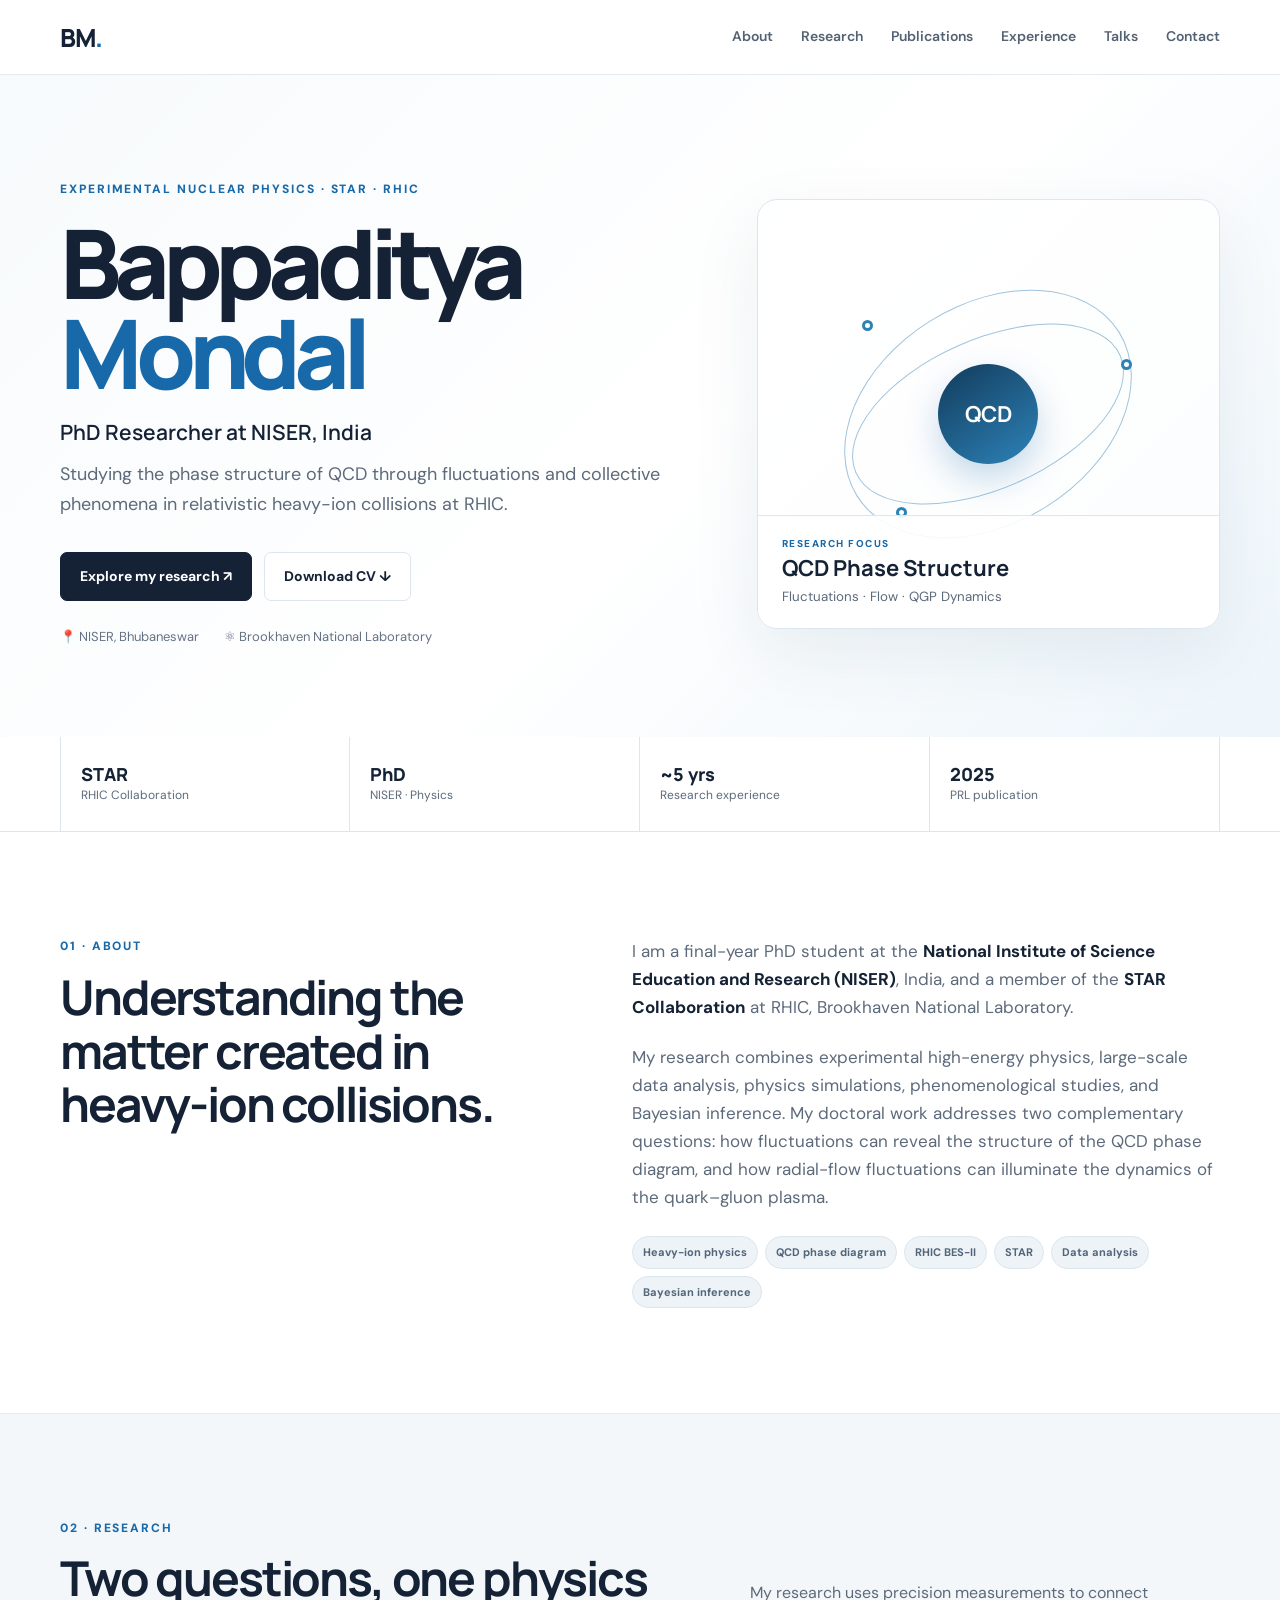
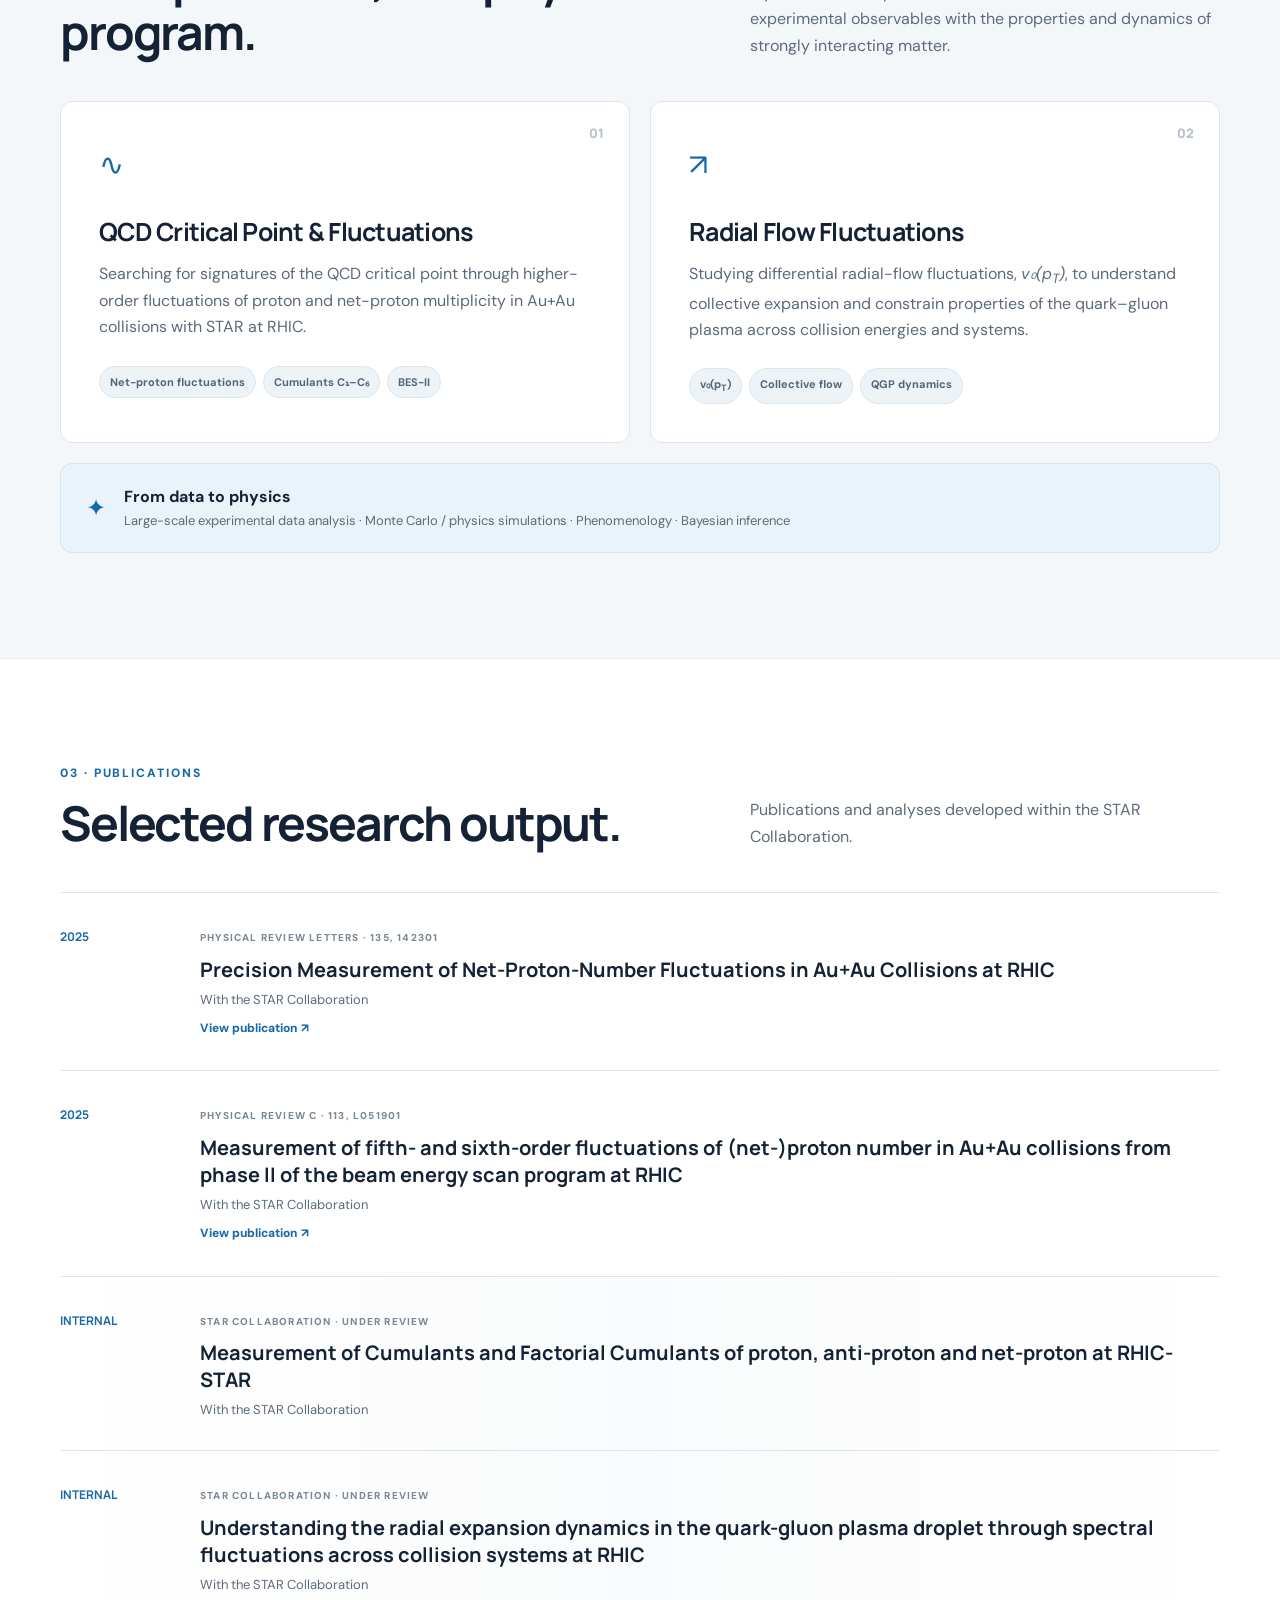
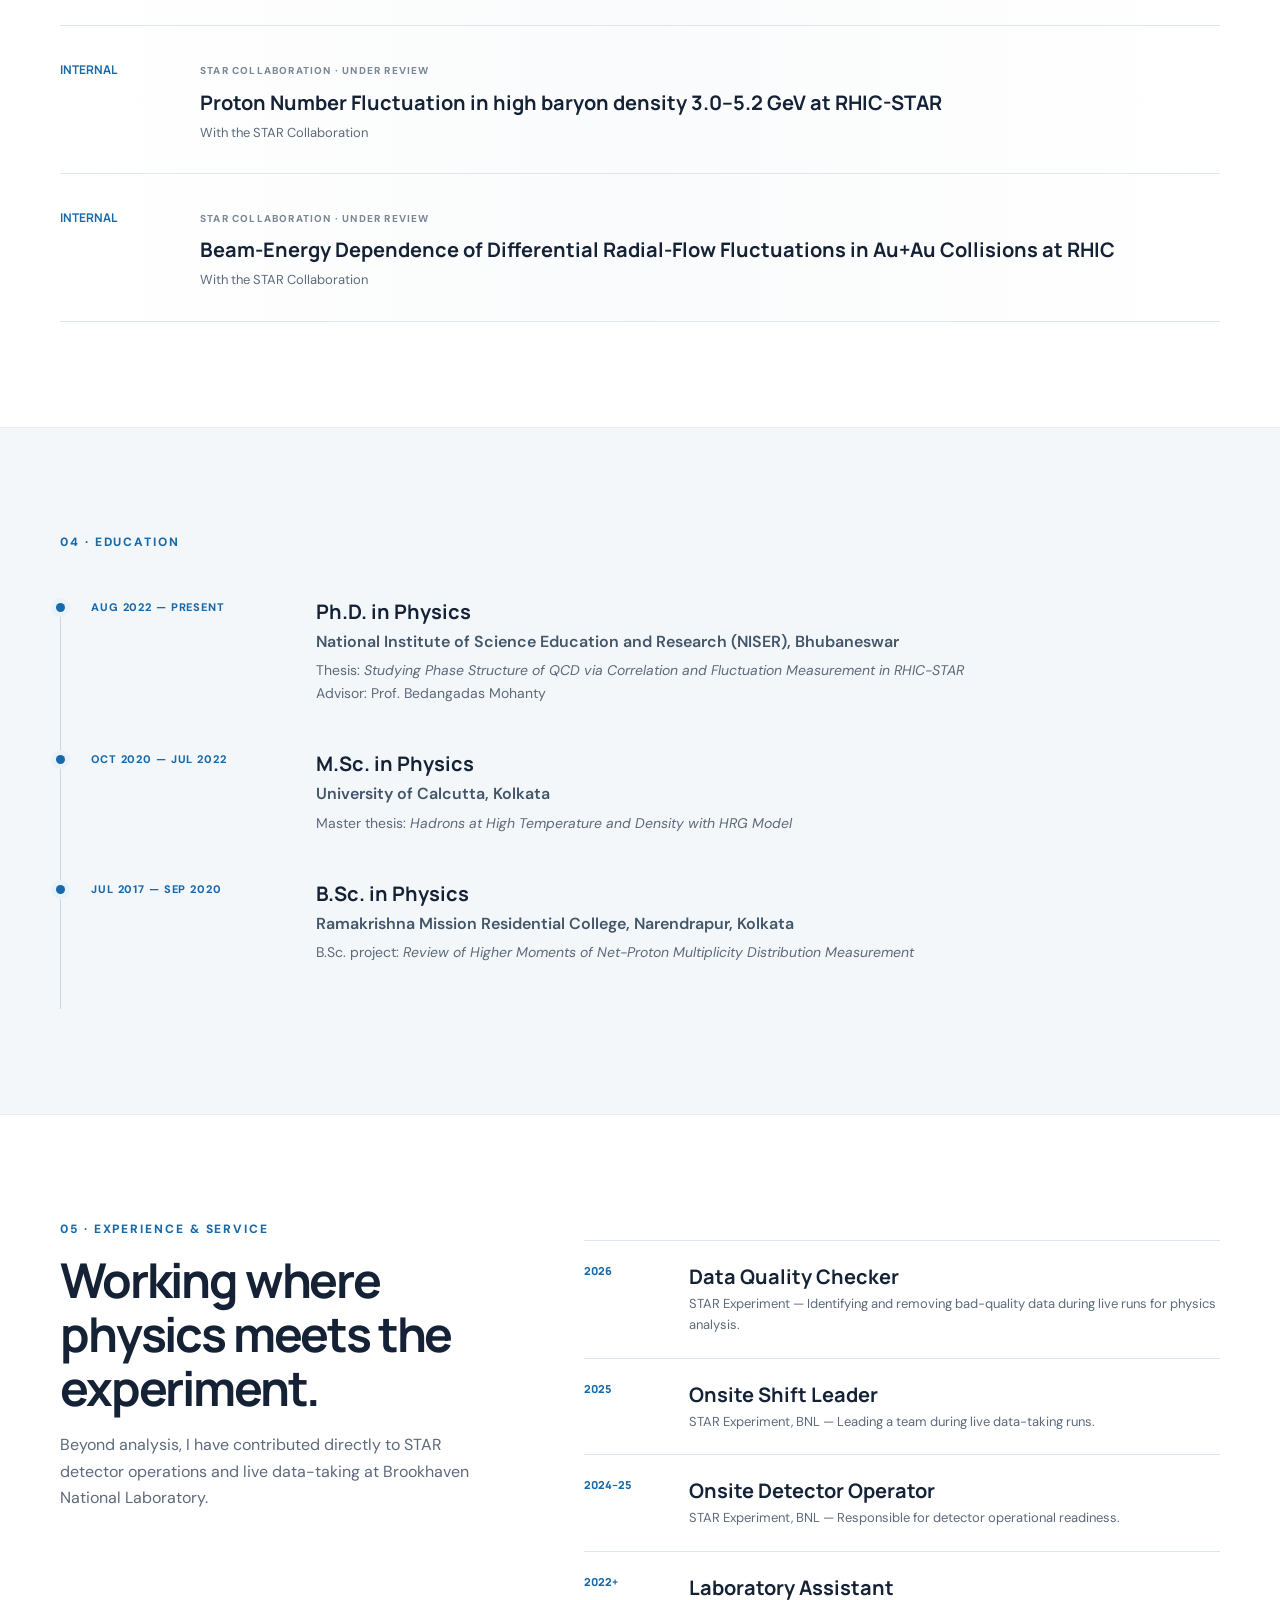
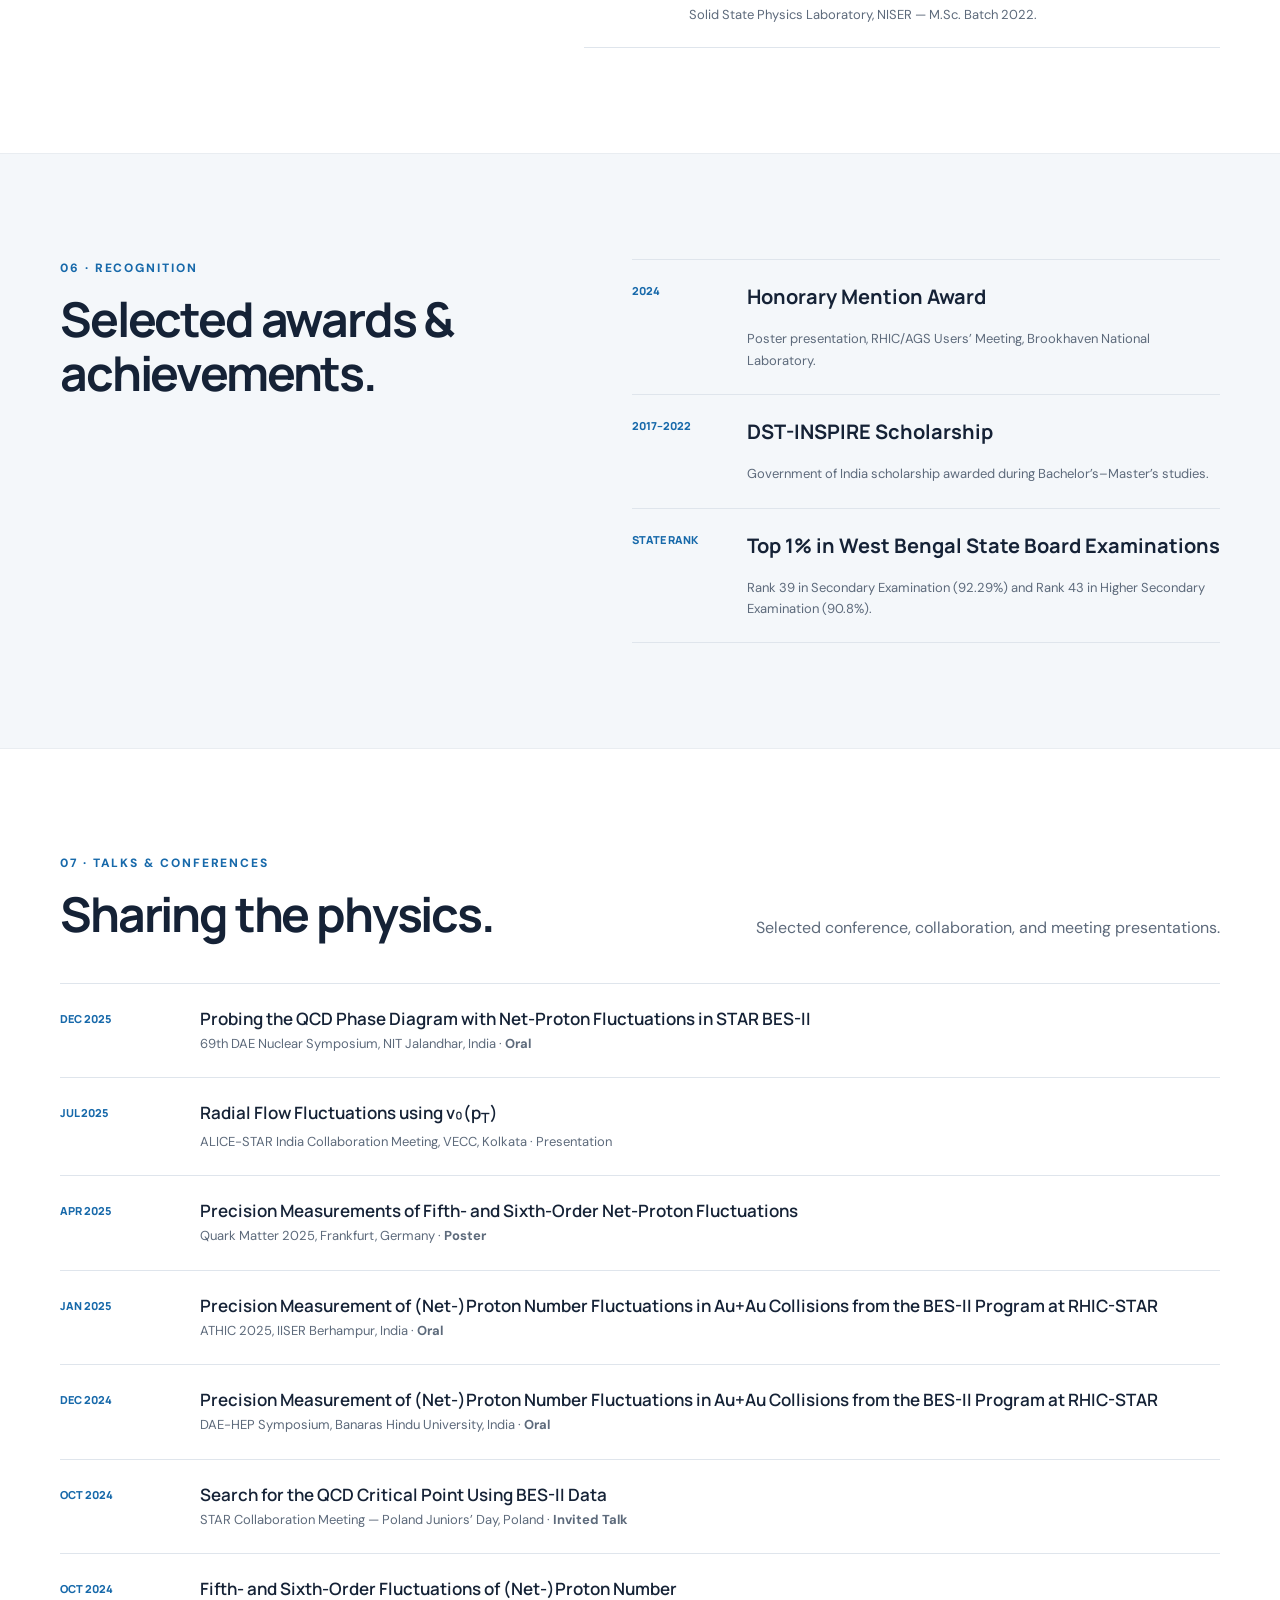
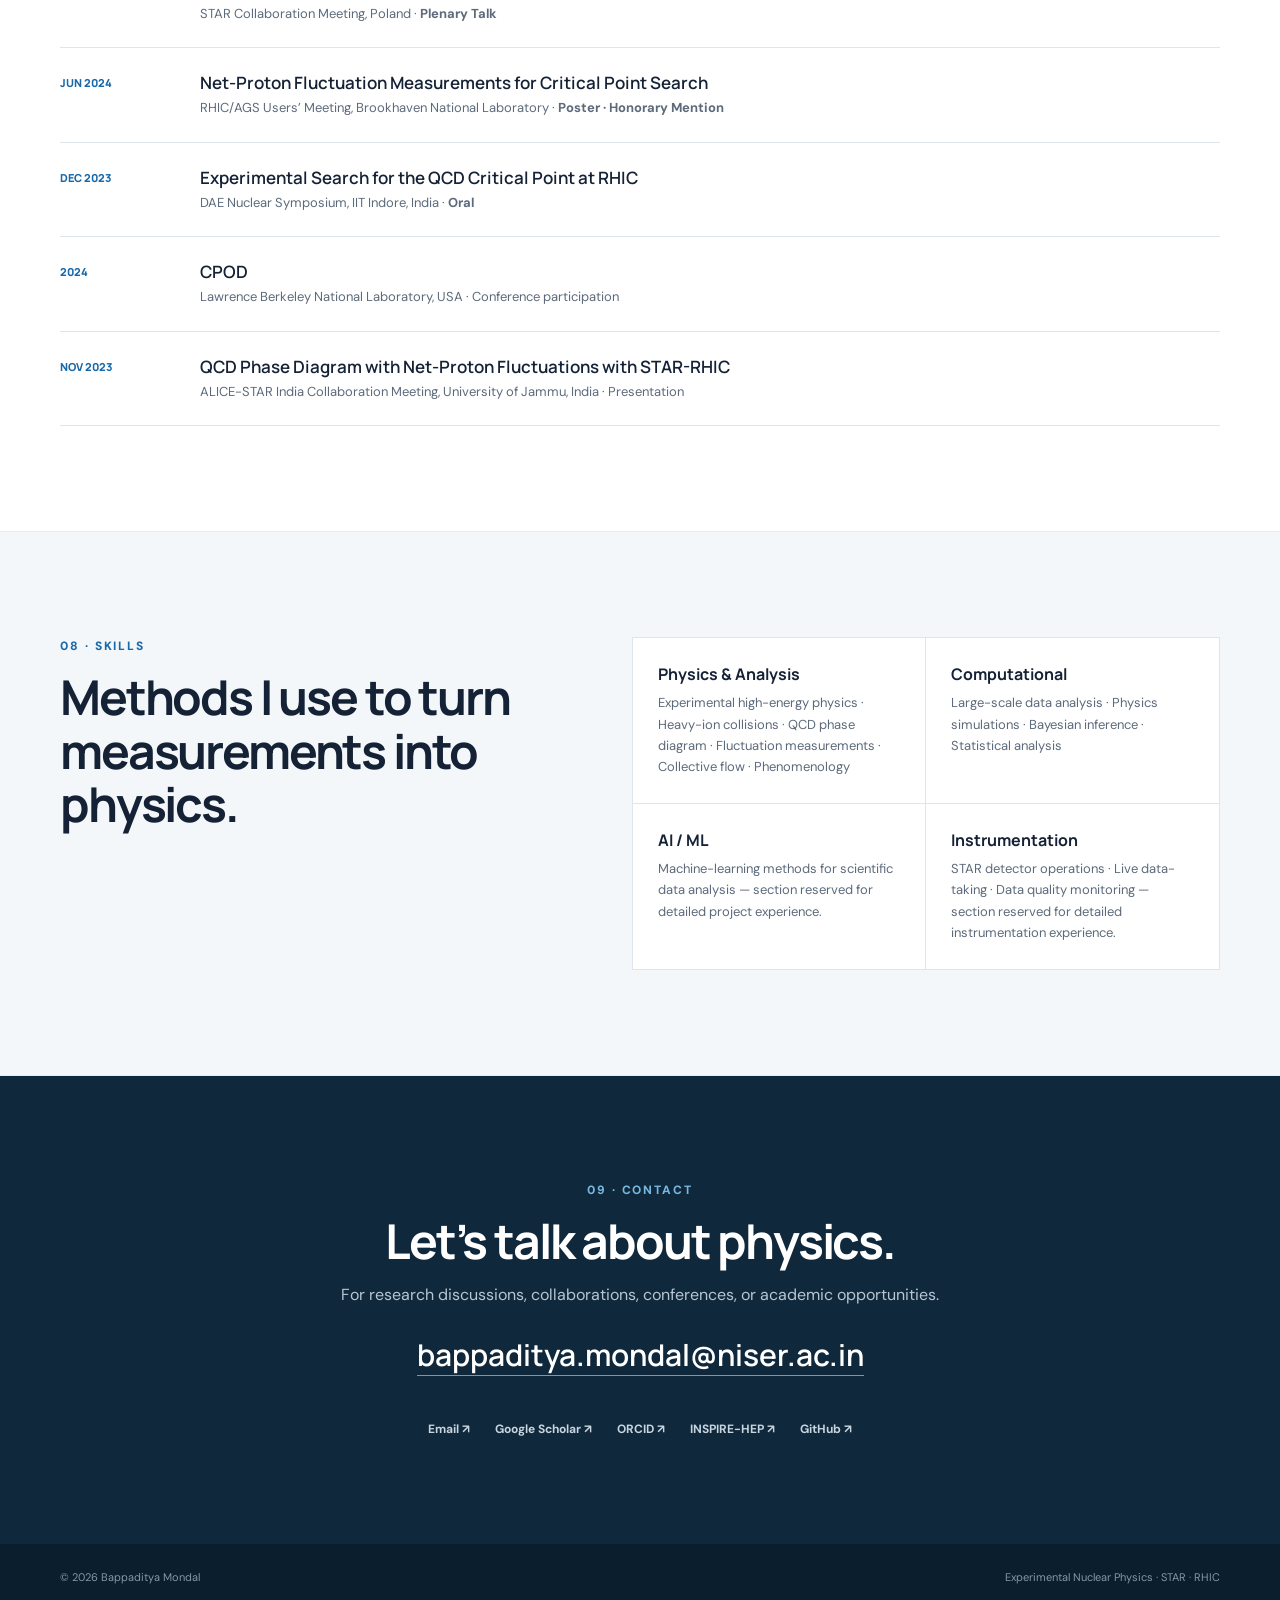
==== index.html @ 48674803 "Add files via upload" ====
<!DOCTYPE html>
<html lang="en">
<head>
  <meta charset="UTF-8">
  <meta name="viewport" content="width=device-width, initial-scale=1.0">
  <meta name="description" content="Bappaditya Mondal — PhD researcher in experimental nuclear physics, STAR Collaboration at RHIC.">
  <title>Bappaditya Mondal | Experimental Nuclear Physics</title>
  <link rel="preconnect" href="https://fonts.googleapis.com">
  <link rel="preconnect" href="https://fonts.gstatic.com" crossorigin>
  <link href="https://fonts.googleapis.com/css2?family=DM+Sans:wght@400;500;600;700&family=Manrope:wght@500;600;700;800&display=swap" rel="stylesheet">
  <link rel="stylesheet" href="style.css">
</head>
<body>
<header class="site-header">
  <nav class="nav container">
    <a class="brand" href="#top">BM<span>.</span></a>
    <button class="menu-toggle" aria-label="Open menu">☰</button>
    <div class="nav-links">
      <a href="#about">About</a>
      <a href="#research">Research</a>
      <a href="#publications">Publications</a>
      <a href="#experience">Experience</a>
      <a href="#presentations">Talks</a>
      <a href="#contact">Contact</a>
    </div>
  </nav>
</header>

<main id="top">
<section class="hero">
  <div class="container hero-grid">
    <div>
      <p class="eyebrow">EXPERIMENTAL NUCLEAR PHYSICS · STAR · RHIC</p>
      <h1>Bappaditya<br><span>Mondal</span></h1>
      <p class="hero-role">PhD Researcher at NISER, India</p>
      <p class="hero-text">
        Studying the phase structure of QCD through fluctuations and collective phenomena
        in relativistic heavy-ion collisions at RHIC.
      </p>
      <div class="hero-actions">
        <a class="button primary" href="#research">Explore my research <span>↗</span></a>
        <a class="button secondary" href="CV.pdf" download>Download CV <span>↓</span></a>
      </div>
      <div class="hero-meta">
        <span>📍 NISER, Bhubaneswar</span>
        <span>⚛ Brookhaven National Laboratory</span>
      </div>
    </div>
    <div class="hero-card">
      <div class="orbital">
        <div class="orbit orbit-a"></div>
        <div class="orbit orbit-b"></div>
        <div class="nucleus"><span>QCD</span></div>
        <div class="particle p1"></div><div class="particle p2"></div><div class="particle p3"></div>
      </div>
      <div class="card-caption">
        <span>RESEARCH FOCUS</span>
        <strong>QCD Phase Structure</strong>
        <small>Fluctuations · Flow · QGP Dynamics</small>
      </div>
    </div>
  </div>
</section>

<section class="strip">
  <div class="container stats">
    <div><strong>STAR</strong><span>RHIC Collaboration</span></div>
    <div><strong>PhD</strong><span>NISER · Physics</span></div>
    <div><strong>~5 yrs</strong><span>Research experience</span></div>
    <div><strong>2025</strong><span>PRL publication</span></div>
  </div>
</section>

<section id="about" class="section">
  <div class="container two-col">
    <div>
      <p class="section-kicker">01 · ABOUT</p>
      <h2>Understanding the matter created in heavy-ion collisions.</h2>
    </div>
    <div class="about-copy">
      <p>
        I am a final-year PhD student at the <strong>National Institute of Science Education
        and Research (NISER)</strong>, India, and a member of the <strong>STAR Collaboration</strong>
        at RHIC, Brookhaven National Laboratory.
      </p>
      <p>
        My research combines experimental high-energy physics, large-scale data analysis,
        physics simulations, phenomenological studies, and Bayesian inference. My doctoral
        work addresses two complementary questions: how fluctuations can reveal the
        structure of the QCD phase diagram, and how radial-flow fluctuations can illuminate
        the dynamics of the quark–gluon plasma.
      </p>
      <div class="chips">
        <span>Heavy-ion physics</span><span>QCD phase diagram</span><span>RHIC BES-II</span>
        <span>STAR</span><span>Data analysis</span><span>Bayesian inference</span>
      </div>
    </div>
  </div>
</section>

<section id="research" class="section section-tint">
  <div class="container">
    <p class="section-kicker">02 · RESEARCH</p>
    <div class="section-heading">
      <h2>Two questions, one physics program.</h2>
      <p>My research uses precision measurements to connect experimental observables with the properties and dynamics of strongly interacting matter.</p>
    </div>

    <div class="research-grid">
      <article class="research-card featured">
        <div class="research-number">01</div>
        <div class="research-icon">∿</div>
        <h3>QCD Critical Point &amp; Fluctuations</h3>
        <p>
          Searching for signatures of the QCD critical point through higher-order
          fluctuations of proton and net-proton multiplicity in Au+Au collisions
          with STAR at RHIC.
        </p>
        <div class="research-tags"><span>Net-proton fluctuations</span><span>Cumulants C₁–C₆</span><span>BES-II</span></div>
      </article>

      <article class="research-card">
        <div class="research-number">02</div>
        <div class="research-icon">↗</div>
        <h3>Radial Flow Fluctuations</h3>
        <p>
          Studying differential radial-flow fluctuations, <em>v₀(p<sub>T</sub>)</em>,
          to understand collective expansion and constrain properties of the
          quark–gluon plasma across collision energies and systems.
        </p>
        <div class="research-tags"><span>v₀(p<sub>T</sub>)</span><span>Collective flow</span><span>QGP dynamics</span></div>
      </article>
    </div>

    <div class="research-note">
      <span class="note-mark">✦</span>
      <div><strong>From data to physics</strong><p>Large-scale experimental data analysis · Monte Carlo / physics simulations · Phenomenology · Bayesian inference</p></div>
    </div>
  </div>
</section>

<section id="publications" class="section">
  <div class="container">
    <p class="section-kicker">03 · PUBLICATIONS</p>
    <div class="section-heading">
      <h2>Selected research output.</h2>
      <p>Publications and analyses developed within the STAR Collaboration.</p>
    </div>

    <div class="pub-list">
      <article class="publication">
        <div class="pub-year">2025</div>
        <div>
          <span class="pub-journal">PHYSICAL REVIEW LETTERS · 135, 142301</span>
          <h3>Precision Measurement of Net-Proton-Number Fluctuations in Au+Au Collisions at RHIC</h3>
          <p>With the STAR Collaboration</p>
          <a class="text-link" href="https://doi.org/10.1103/PhysRevLett.135.142301" target="_blank" rel="noopener">View publication ↗</a>
        </div>
      </article>

      <article class="publication">
        <div class="pub-year">2025</div>
        <div>
          <span class="pub-journal">PHYSICAL REVIEW C · 113, L051901</span>
          <h3>Measurement of fifth- and sixth-order fluctuations of (net-)proton number in Au+Au collisions from phase II of the beam energy scan program at RHIC</h3>
          <p>With the STAR Collaboration</p>
          <a class="text-link" href="https://doi.org/10.1103/PhysRevC.113.L051901" target="_blank" rel="noopener">View publication ↗</a>
        </div>
      </article>

      <article class="publication pending">
        <div class="pub-year">INTERNAL</div>
        <div>
          <span class="pub-journal">STAR COLLABORATION · UNDER REVIEW</span>
          <h3>Measurement of Cumulants and Factorial Cumulants of proton, anti-proton and net-proton at RHIC-STAR</h3>
          <p>With the STAR Collaboration</p>
        </div>
      </article>

      <article class="publication pending">
        <div class="pub-year">INTERNAL</div>
        <div>
          <span class="pub-journal">STAR COLLABORATION · UNDER REVIEW</span>
          <h3>Understanding the radial expansion dynamics in the quark-gluon plasma droplet through spectral fluctuations across collision systems at RHIC</h3>
          <p>With the STAR Collaboration</p>
        </div>
      </article>

      <article class="publication pending">
        <div class="pub-year">INTERNAL</div>
        <div>
          <span class="pub-journal">STAR COLLABORATION · UNDER REVIEW</span>
          <h3>Proton Number Fluctuation in high baryon density 3.0–5.2 GeV at RHIC-STAR</h3>
          <p>With the STAR Collaboration</p>
        </div>
      </article>

      <article class="publication pending">
        <div class="pub-year">INTERNAL</div>
        <div>
          <span class="pub-journal">STAR COLLABORATION · UNDER REVIEW</span>
          <h3>Beam-Energy Dependence of Differential Radial-Flow Fluctuations in Au+Au Collisions at RHIC</h3>
          <p>With the STAR Collaboration</p>
        </div>
      </article>
    </div>
  </div>
</section>

<section id="education" class="section section-tint">
  <div class="container">
    <p class="section-kicker">04 · EDUCATION</p>
    <div class="timeline">
      <div class="timeline-item">
        <span class="timeline-date">AUG 2022 — PRESENT</span>
        <div><h3>Ph.D. in Physics</h3><p class="institution">National Institute of Science Education and Research (NISER), Bhubaneswar</p><p>Thesis: <em>Studying Phase Structure of QCD via Correlation and Fluctuation Measurement in RHIC-STAR</em></p><p>Advisor: Prof. Bedangadas Mohanty</p></div>
      </div>
      <div class="timeline-item">
        <span class="timeline-date">OCT 2020 — JUL 2022</span>
        <div><h3>M.Sc. in Physics</h3><p class="institution">University of Calcutta, Kolkata</p><p>Master thesis: <em>Hadrons at High Temperature and Density with HRG Model</em></p></div>
      </div>
      <div class="timeline-item">
        <span class="timeline-date">JUL 2017 — SEP 2020</span>
        <div><h3>B.Sc. in Physics</h3><p class="institution">Ramakrishna Mission Residential College, Narendrapur, Kolkata</p><p>B.Sc. project: <em>Review of Higher Moments of Net-Proton Multiplicity Distribution Measurement</em></p></div>
      </div>
    </div>
  </div>
</section>

<section id="experience" class="section">
  <div class="container">
    <p class="section-kicker">05 · EXPERIENCE &amp; SERVICE</p>
    <div class="experience-grid">
      <div>
        <h2>Working where physics meets the experiment.</h2>
        <p class="lead">Beyond analysis, I have contributed directly to STAR detector operations and live data-taking at Brookhaven National Laboratory.</p>
      </div>
      <div class="service-list">
        <div class="service"><span>2026</span><div><h3>Data Quality Checker</h3><p>STAR Experiment — Identifying and removing bad-quality data during live runs for physics analysis.</p></div></div>
        <div class="service"><span>2025</span><div><h3>Onsite Shift Leader</h3><p>STAR Experiment, BNL — Leading a team during live data-taking runs.</p></div></div>
        <div class="service"><span>2024–25</span><div><h3>Onsite Detector Operator</h3><p>STAR Experiment, BNL — Responsible for detector operational readiness.</p></div></div>
        <div class="service"><span>2022+</span><div><h3>Laboratory Assistant</h3><p>Solid State Physics Laboratory, NISER — M.Sc. Batch 2022.</p></div></div>
      </div>
    </div>
  </div>
</section>

<section id="recognition" class="section section-tint">
  <div class="container two-col">
    <div>
      <p class="section-kicker">06 · RECOGNITION</p>
      <h2>Selected awards &amp; achievements.</h2>
    </div>
    <div class="awards">
      <div><span>2024</span><h3>Honorary Mention Award</h3><p>Poster presentation, RHIC/AGS Users’ Meeting, Brookhaven National Laboratory.</p></div>
      <div><span>2017–2022</span><h3>DST-INSPIRE Scholarship</h3><p>Government of India scholarship awarded during Bachelor’s–Master’s studies.</p></div>
      <div><span>STATE RANK</span><h3>Top 1% in West Bengal State Board Examinations</h3><p>Rank 39 in Secondary Examination (92.29%) and Rank 43 in Higher Secondary Examination (90.8%).</p></div>
    </div>
  </div>
</section>

<section id="presentations" class="section">
  <div class="container">
    <p class="section-kicker">07 · TALKS &amp; CONFERENCES</p>
    <div class="section-heading">
      <h2>Sharing the physics.</h2>
      <p>Selected conference, collaboration, and meeting presentations.</p>
    </div>
    <div class="talks">
      <div class="talk"><span>DEC 2025</span><div><h3>Probing the QCD Phase Diagram with Net-Proton Fluctuations in STAR BES-II</h3><p>69th DAE Nuclear Symposium, NIT Jalandhar, India · <b>Oral</b></p></div></div>
      <div class="talk"><span>JUL 2025</span><div><h3>Radial Flow Fluctuations using v₀(p<sub>T</sub>)</h3><p>ALICE-STAR India Collaboration Meeting, VECC, Kolkata · Presentation</p></div></div>
      <div class="talk"><span>APR 2025</span><div><h3>Precision Measurements of Fifth- and Sixth-Order Net-Proton Fluctuations</h3><p>Quark Matter 2025, Frankfurt, Germany · <b>Poster</b></p></div></div>
      <div class="talk"><span>JAN 2025</span><div><h3>Precision Measurement of (Net-)Proton Number Fluctuations in Au+Au Collisions from the BES-II Program at RHIC-STAR</h3><p>ATHIC 2025, IISER Berhampur, India · <b>Oral</b></p></div></div>
      <div class="talk"><span>DEC 2024</span><div><h3>Precision Measurement of (Net-)Proton Number Fluctuations in Au+Au Collisions from the BES-II Program at RHIC-STAR</h3><p>DAE-HEP Symposium, Banaras Hindu University, India · <b>Oral</b></p></div></div>
      <div class="talk"><span>OCT 2024</span><div><h3>Search for the QCD Critical Point Using BES-II Data</h3><p>STAR Collaboration Meeting — Poland Juniors’ Day, Poland · <b>Invited Talk</b></p></div></div>
      <div class="talk"><span>OCT 2024</span><div><h3>Fifth- and Sixth-Order Fluctuations of (Net-)Proton Number</h3><p>STAR Collaboration Meeting, Poland · <b>Plenary Talk</b></p></div></div>
      <div class="talk"><span>JUN 2024</span><div><h3>Net-Proton Fluctuation Measurements for Critical Point Search</h3><p>RHIC/AGS Users’ Meeting, Brookhaven National Laboratory · <b>Poster · Honorary Mention</b></p></div></div>
      <div class="talk"><span>DEC 2023</span><div><h3>Experimental Search for the QCD Critical Point at RHIC</h3><p>DAE Nuclear Symposium, IIT Indore, India · <b>Oral</b></p></div></div>
      <div class="talk"><span>2024</span><div><h3>CPOD</h3><p>Lawrence Berkeley National Laboratory, USA · Conference participation</p></div></div>
      <div class="talk"><span>NOV 2023</span><div><h3>QCD Phase Diagram with Net-Proton Fluctuations with STAR-RHIC</h3><p>ALICE-STAR India Collaboration Meeting, University of Jammu, India · Presentation</p></div></div>
    </div>
  </div>
</section>

<section id="skills" class="section section-tint">
  <div class="container two-col">
    <div>
      <p class="section-kicker">08 · SKILLS</p>
      <h2>Methods I use to turn measurements into physics.</h2>
    </div>
    <div class="skills">
      <div><h3>Physics &amp; Analysis</h3><p>Experimental high-energy physics · Heavy-ion collisions · QCD phase diagram · Fluctuation measurements · Collective flow · Phenomenology</p></div>
      <div><h3>Computational</h3><p>Large-scale data analysis · Physics simulations · Bayesian inference · Statistical analysis</p></div>
      <div><h3>AI / ML</h3><p>Machine-learning methods for scientific data analysis — section reserved for detailed project experience.</p></div>
      <div><h3>Instrumentation</h3><p>STAR detector operations · Live data-taking · Data quality monitoring — section reserved for detailed instrumentation experience.</p></div>
    </div>
  </div>
</section>

<section id="contact" class="contact">
  <div class="container contact-inner">
    <p class="section-kicker">09 · CONTACT</p>
    <h2>Let’s talk about physics.</h2>
    <p>For research discussions, collaborations, conferences, or academic opportunities.</p>
    <a class="email" href="mailto:bappaditya.mondal@niser.ac.in">bappaditya.mondal@niser.ac.in</a>
    <div class="contact-links">
      <a href="mailto:bappaditya.mondal@niser.ac.in">Email ↗</a>
      <a href="https://scholar.google.com/" target="_blank" rel="noopener">Google Scholar ↗</a>
      <a href="https://orcid.org/" target="_blank" rel="noopener">ORCID ↗</a>
      <a href="https://inspirehep.net/" target="_blank" rel="noopener">INSPIRE-HEP ↗</a>
      <a href="https://github.com/" target="_blank" rel="noopener">GitHub ↗</a>
    </div>
  </div>
</section>
</main>

<footer>
  <div class="container footer-inner">
    <span>© <span id="year"></span> Bappaditya Mondal</span>
    <span>Experimental Nuclear Physics · STAR · RHIC</span>
  </div>
</footer>

<script src="script.js"></script>
</body>
</html>
---- style.css ----
:root {
  --ink: #152236;
  --muted: #5d6a7b;
  --line: #dfe5ec;
  --paper: #ffffff;
  --soft: #f4f7fa;
  --blue: #1769aa;
  --blue-dark: #0c426d;
  --blue-soft: #e8f2fa;
  --max: 1160px;
}
* { box-sizing: border-box; margin: 0; padding: 0; }
html { scroll-behavior: smooth; }
body {
  font-family: "DM Sans", sans-serif;
  color: var(--ink);
  background: var(--paper);
  line-height: 1.65;
  -webkit-font-smoothing: antialiased;
}
a { color: inherit; text-decoration: none; }
.container { width: min(calc(100% - 48px), var(--max)); margin: 0 auto; }
.site-header {
  position: sticky; top: 0; z-index: 50; background: rgba(255,255,255,.92);
  backdrop-filter: blur(14px); border-bottom: 1px solid rgba(223,229,236,.8);
}
.nav { height: 74px; display: flex; align-items: center; justify-content: space-between; }
.brand { font: 800 25px "Manrope", sans-serif; letter-spacing: -.06em; }
.brand span { color: var(--blue); }
.nav-links { display: flex; gap: 28px; font-size: 14px; font-weight: 600; color: #536173; }
.nav-links a:hover { color: var(--blue); }
.menu-toggle { display:none; border:0; background:none; font-size:25px; color:var(--ink); }
.hero { background: linear-gradient(135deg,#f7fafc 0%,#fff 55%,#edf5fb 100%); padding: 105px 0 90px; overflow:hidden; }
.hero-grid { display:grid; grid-template-columns: 1.15fr .85fr; gap:70px; align-items:center; }
.eyebrow,.section-kicker { color:var(--blue); font-size:12px; font-weight:800; letter-spacing:.16em; }
.hero h1 { font: 800 clamp(58px,8vw,96px)/.94 "Manrope",sans-serif; letter-spacing:-.075em; margin:18px 0 20px; }
.hero h1 span { color:var(--blue); }
.hero-role { font: 600 21px "Manrope",sans-serif; margin-bottom:14px; }
.hero-text { max-width:650px; color:var(--muted); font-size:18px; }
.hero-actions { display:flex; gap:12px; margin:32px 0 25px; flex-wrap:wrap; }
.button { padding:12px 19px; border-radius:7px; font-weight:700; font-size:14px; border:1px solid var(--line); }
.button.primary { background:var(--ink); color:#fff; border-color:var(--ink); }
.button.primary:hover { background:var(--blue-dark); }
.button.secondary { background:#fff; }
.button:hover { transform:translateY(-1px); }
.hero-meta { display:flex; gap:25px; flex-wrap:wrap; color:#657286; font-size:13px; }
.hero-card { min-height:430px; border:1px solid #dce6ef; background:rgba(255,255,255,.75); border-radius:20px; position:relative; display:flex; flex-direction:column; justify-content:flex-end; overflow:hidden; box-shadow:0 25px 70px rgba(31,63,91,.08); }
.orbital { position:absolute; inset:20px; display:flex; align-items:center; justify-content:center; }
.orbit { position:absolute; border:1px solid #9fc3dd; border-radius:50%; transform:rotate(-24deg); }
.orbit-a { width:290px;height:150px; }
.orbit-b { width:220px;height:310px; transform:rotate(58deg); }
.nucleus { width:100px;height:100px;border-radius:50%; background:linear-gradient(145deg,#123b5b,#2d83b9); color:#fff; display:grid;place-items:center;font:700 22px "Manrope";box-shadow:0 15px 35px rgba(23,105,170,.25);z-index:2; }
.particle { width:11px;height:11px;background:#fff;border:3px solid #2b83b8;border-radius:50%;position:absolute; }
.p1 { top:26%;left:20%; }.p2 { right:16%;top:36%; }.p3 { bottom:23%;left:28%; }
.card-caption { position:relative;background:rgba(255,255,255,.9);border-top:1px solid #dce6ef;padding:20px 24px;display:flex;flex-direction:column; }
.card-caption span { font-size:10px;font-weight:800;letter-spacing:.15em;color:var(--blue); }
.card-caption strong { font:700 22px "Manrope"; }.card-caption small{color:var(--muted);margin-top:3px}
.strip { border-bottom:1px solid var(--line); }
.stats { display:grid;grid-template-columns:repeat(4,1fr); }
.stats div { padding:25px 20px;border-right:1px solid var(--line);display:flex;flex-direction:column; }
.stats div:first-child { border-left:1px solid var(--line); }
.stats strong { font:800 18px "Manrope"; }.stats span{font-size:12px;color:var(--muted)}
.section { padding:105px 0; }
.section-tint { background:var(--soft); border-top:1px solid #e9edf1; border-bottom:1px solid #e9edf1; }
.two-col { display:grid;grid-template-columns:.9fr 1.1fr;gap:90px; }
h2 { font:700 clamp(30px,4vw,48px)/1.12 "Manrope";letter-spacing:-.045em;margin-top:13px; }
.about-copy { font-size:17px;color:var(--muted); }.about-copy p+p{margin-top:22px}.about-copy strong{color:var(--ink)}
.chips,.research-tags{display:flex;flex-wrap:wrap;gap:7px;margin-top:25px}.chips span,.research-tags span{padding:6px 10px;background:#edf3f7;border:1px solid #dce6ed;border-radius:99px;font-size:11px;font-weight:700;color:#526579}
.section-heading { display:flex;justify-content:space-between;gap:50px;align-items:end;margin-bottom:42px; }.section-heading p{max-width:470px;color:var(--muted)}
.research-grid { display:grid;grid-template-columns:1fr 1fr;gap:20px; }
.research-card { background:#fff;border:1px solid var(--line);padding:38px;border-radius:12px;min-height:310px;position:relative;transition:.25s; }.research-card:hover{transform:translateY(-4px);box-shadow:0 20px 45px rgba(23,55,80,.08)}
.research-number { position:absolute;right:25px;top:22px;font:800 13px "Manrope";color:#b6c1cd; }.research-icon{font-size:30px;color:var(--blue);margin-bottom:25px}.research-card h3{font:700 25px "Manrope";letter-spacing:-.03em;margin-bottom:12px}.research-card p{color:var(--muted)}
.research-note { margin-top:20px;background:#eaf3f9;border:1px solid #d3e4ef;border-radius:12px;padding:20px 25px;display:flex;gap:18px;align-items:center }.note-mark{font-size:24px;color:var(--blue)}.research-note p{font-size:13px;color:#5b6b7b}
.pub-list{border-top:1px solid var(--line)}.publication{display:grid;grid-template-columns:115px 1fr;gap:25px;padding:30px 0;border-bottom:1px solid var(--line)}.pub-year{font:700 12px "Manrope";color:var(--blue);padding-top:5px}.pub-journal{font-size:10px;font-weight:800;letter-spacing:.12em;color:#7a8795}.publication h3{font:700 20px/1.35 "Manrope";margin:6px 0}.publication p{font-size:13px;color:var(--muted)}.text-link{display:inline-block;margin-top:9px;font-size:12px;font-weight:800;color:var(--blue)}.pending{background:linear-gradient(90deg,transparent,#fafbfc,transparent)}
.timeline{margin-top:45px;border-left:1px solid #cbd6df}.timeline-item{display:grid;grid-template-columns:190px 1fr;gap:35px;padding:0 0 45px 30px;position:relative}.timeline-item:before{content:"";position:absolute;left:-5px;top:5px;width:9px;height:9px;background:var(--blue);border-radius:50%;box-shadow:0 0 0 5px #e9f2f8}.timeline-date{font-size:11px;font-weight:800;letter-spacing:.08em;color:var(--blue)}.timeline-item h3,.service h3,.awards h3{font:700 20px "Manrope"}.institution{font-weight:600;margin:4px 0;color:#43566a}.timeline-item p:not(.institution){font-size:14px;color:var(--muted)}
.experience-grid{display:grid;grid-template-columns:.8fr 1.2fr;gap:100px}.lead{color:var(--muted);margin-top:18px;font-size:16px}.service-list{border-top:1px solid var(--line)}.service{display:grid;grid-template-columns:85px 1fr;gap:20px;padding:22px 0;border-bottom:1px solid var(--line)}.service>span,.awards>div>span{font:800 11px "Manrope";color:var(--blue)}.service p,.awards p{color:var(--muted);font-size:13px;margin-top:3px}
.awards{border-top:1px solid var(--line)}.awards>div{display:grid;grid-template-columns:100px 1fr;gap:15px;padding:23px 0;border-bottom:1px solid var(--line)}.awards p{grid-column:2}
.talks{border-top:1px solid var(--line)}.talk{display:grid;grid-template-columns:115px 1fr;gap:25px;padding:23px 0;border-bottom:1px solid var(--line)}.talk>span{font:800 11px "Manrope";color:var(--blue);padding-top:4px}.talk h3{font:600 17px "Manrope"}.talk p{font-size:13px;color:var(--muted);margin-top:3px}
.skills{display:grid;grid-template-columns:1fr 1fr;gap:1px;background:var(--line);border:1px solid var(--line)}.skills>div{background:#fff;padding:25px}.skills h3{font:700 16px "Manrope";margin-bottom:7px}.skills p{font-size:13px;color:var(--muted)}
.contact{background:#10283c;color:#fff;padding:105px 0}.contact .section-kicker{color:#78b8df}.contact-inner{text-align:center}.contact h2{max-width:650px;margin:14px auto}.contact-inner>p:not(.section-kicker){color:#b7c6d2;margin:10px auto 25px}.email{font:600 clamp(20px,3vw,30px) "Manrope";border-bottom:1px solid #6e9bb8}.contact-links{display:flex;justify-content:center;gap:25px;flex-wrap:wrap;margin-top:45px;font-size:12px;font-weight:700;color:#c6d5df}.contact-links a:hover{color:#fff}
footer{background:#0b1e2e;color:#8497a7;font-size:11px}.footer-inner{min-height:65px;display:flex;justify-content:space-between;align-items:center}
@media(max-width:850px){
  .container{width:min(calc(100% - 32px),var(--max))}.nav{height:64px}.menu-toggle{display:block}.nav-links{display:none;position:absolute;top:64px;left:0;right:0;background:#fff;padding:18px 20px;flex-direction:column;gap:14px;border-bottom:1px solid var(--line)}.nav-links.open{display:flex}
  .hero{padding:70px 0}.hero-grid,.two-col,.experience-grid{grid-template-columns:1fr;gap:45px}.hero-card{min-height:350px}.stats{grid-template-columns:1fr 1fr}.stats div:nth-child(3){border-left:1px solid var(--line)}.stats div{border-bottom:1px solid var(--line)}
  .section{padding:75px 0}.section-heading{display:block}.section-heading p{margin-top:15px}.research-grid{grid-template-columns:1fr}.timeline-item{grid-template-columns:1fr;gap:5px}.skills{grid-template-columns:1fr}
}
@media(max-width:560px){
  .hero h1{font-size:56px}.hero-text{font-size:16px}.hero-meta{gap:10px;flex-direction:column}.publication,.talk{grid-template-columns:1fr;gap:5px}.publication h3{font-size:18px}.awards>div{grid-template-columns:1fr}.awards p{grid-column:1}.service{grid-template-columns:1fr;gap:3px}.footer-inner{padding:18px 0;display:block}.footer-inner span+span{display:block;margin-top:5px}.hero-card{min-height:310px}.orbital{transform:scale(.85)}
}
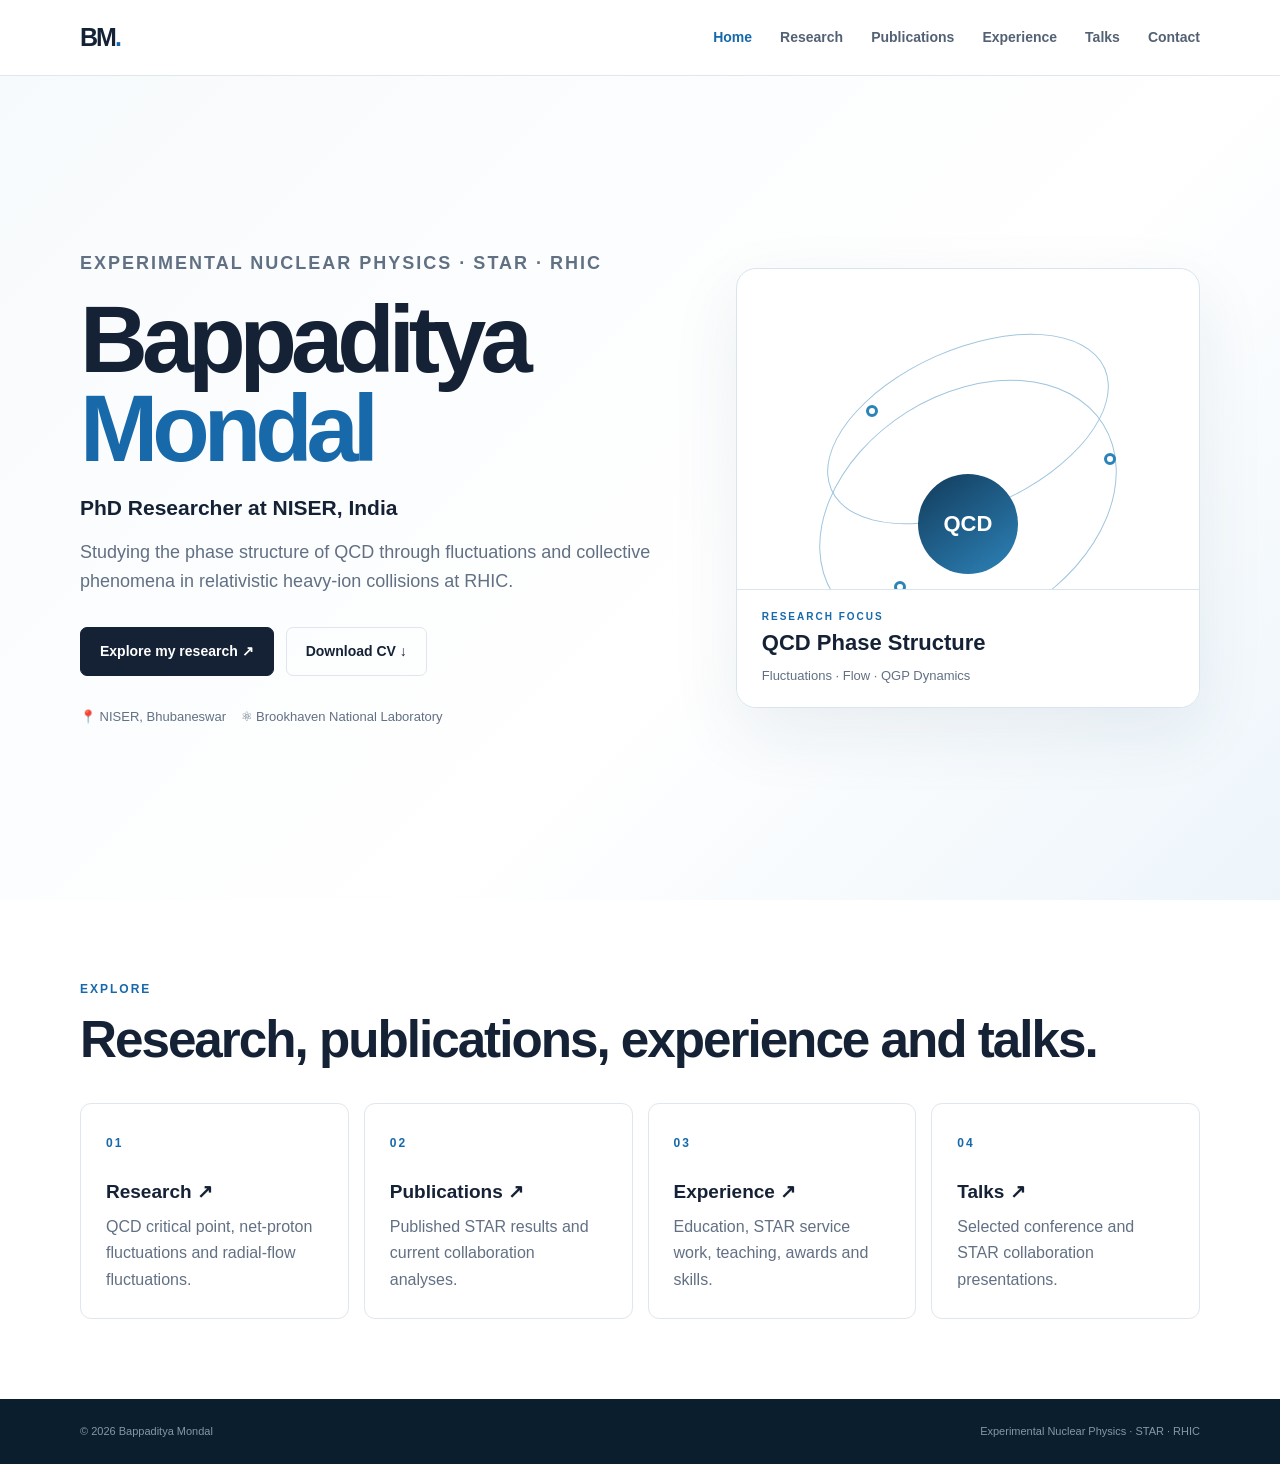
==== commit cecfa3fb: "Add files via upload" ====
--- a/index.html
+++ b/index.html
@@ -1,326 +1 @@
-<!DOCTYPE html>
-<html lang="en">
-<head>
-  <meta charset="UTF-8">
-  <meta name="viewport" content="width=device-width, initial-scale=1.0">
-  <meta name="description" content="Bappaditya Mondal — PhD researcher in experimental nuclear physics, STAR Collaboration at RHIC.">
-  <title>Bappaditya Mondal | Experimental Nuclear Physics</title>
-  <link rel="preconnect" href="https://fonts.googleapis.com">
-  <link rel="preconnect" href="https://fonts.gstatic.com" crossorigin>
-  <link href="https://fonts.googleapis.com/css2?family=DM+Sans:wght@400;500;600;700&family=Manrope:wght@500;600;700;800&display=swap" rel="stylesheet">
-  <link rel="stylesheet" href="style.css">
-</head>
-<body>
-<header class="site-header">
-  <nav class="nav container">
-    <a class="brand" href="#top">BM<span>.</span></a>
-    <button class="menu-toggle" aria-label="Open menu">☰</button>
-    <div class="nav-links">
-      <a href="#about">About</a>
-      <a href="#research">Research</a>
-      <a href="#publications">Publications</a>
-      <a href="#experience">Experience</a>
-      <a href="#presentations">Talks</a>
-      <a href="#contact">Contact</a>
-    </div>
-  </nav>
-</header>
-
-<main id="top">
-<section class="hero">
-  <div class="container hero-grid">
-    <div>
-      <p class="eyebrow">EXPERIMENTAL NUCLEAR PHYSICS · STAR · RHIC</p>
-      <h1>Bappaditya<br><span>Mondal</span></h1>
-      <p class="hero-role">PhD Researcher at NISER, India</p>
-      <p class="hero-text">
-        Studying the phase structure of QCD through fluctuations and collective phenomena
-        in relativistic heavy-ion collisions at RHIC.
-      </p>
-      <div class="hero-actions">
-        <a class="button primary" href="#research">Explore my research <span>↗</span></a>
-        <a class="button secondary" href="CV.pdf" download>Download CV <span>↓</span></a>
-      </div>
-      <div class="hero-meta">
-        <span>📍 NISER, Bhubaneswar</span>
-        <span>⚛ Brookhaven National Laboratory</span>
-      </div>
-    </div>
-    <div class="hero-card">
-      <div class="orbital">
-        <div class="orbit orbit-a"></div>
-        <div class="orbit orbit-b"></div>
-        <div class="nucleus"><span>QCD</span></div>
-        <div class="particle p1"></div><div class="particle p2"></div><div class="particle p3"></div>
-      </div>
-      <div class="card-caption">
-        <span>RESEARCH FOCUS</span>
-        <strong>QCD Phase Structure</strong>
-        <small>Fluctuations · Flow · QGP Dynamics</small>
-      </div>
-    </div>
-  </div>
-</section>
-
-<section class="strip">
-  <div class="container stats">
-    <div><strong>STAR</strong><span>RHIC Collaboration</span></div>
-    <div><strong>PhD</strong><span>NISER · Physics</span></div>
-    <div><strong>~5 yrs</strong><span>Research experience</span></div>
-    <div><strong>2025</strong><span>PRL publication</span></div>
-  </div>
-</section>
-
-<section id="about" class="section">
-  <div class="container two-col">
-    <div>
-      <p class="section-kicker">01 · ABOUT</p>
-      <h2>Understanding the matter created in heavy-ion collisions.</h2>
-    </div>
-    <div class="about-copy">
-      <p>
-        I am a final-year PhD student at the <strong>National Institute of Science Education
-        and Research (NISER)</strong>, India, and a member of the <strong>STAR Collaboration</strong>
-        at RHIC, Brookhaven National Laboratory.
-      </p>
-      <p>
-        My research combines experimental high-energy physics, large-scale data analysis,
-        physics simulations, phenomenological studies, and Bayesian inference. My doctoral
-        work addresses two complementary questions: how fluctuations can reveal the
-        structure of the QCD phase diagram, and how radial-flow fluctuations can illuminate
-        the dynamics of the quark–gluon plasma.
-      </p>
-      <div class="chips">
-        <span>Heavy-ion physics</span><span>QCD phase diagram</span><span>RHIC BES-II</span>
-        <span>STAR</span><span>Data analysis</span><span>Bayesian inference</span>
-      </div>
-    </div>
-  </div>
-</section>
-
-<section id="research" class="section section-tint">
-  <div class="container">
-    <p class="section-kicker">02 · RESEARCH</p>
-    <div class="section-heading">
-      <h2>Two questions, one physics program.</h2>
-      <p>My research uses precision measurements to connect experimental observables with the properties and dynamics of strongly interacting matter.</p>
-    </div>
-
-    <div class="research-grid">
-      <article class="research-card featured">
-        <div class="research-number">01</div>
-        <div class="research-icon">∿</div>
-        <h3>QCD Critical Point &amp; Fluctuations</h3>
-        <p>
-          Searching for signatures of the QCD critical point through higher-order
-          fluctuations of proton and net-proton multiplicity in Au+Au collisions
-          with STAR at RHIC.
-        </p>
-        <div class="research-tags"><span>Net-proton fluctuations</span><span>Cumulants C₁–C₆</span><span>BES-II</span></div>
-      </article>
-
-      <article class="research-card">
-        <div class="research-number">02</div>
-        <div class="research-icon">↗</div>
-        <h3>Radial Flow Fluctuations</h3>
-        <p>
-          Studying differential radial-flow fluctuations, <em>v₀(p<sub>T</sub>)</em>,
-          to understand collective expansion and constrain properties of the
-          quark–gluon plasma across collision energies and systems.
-        </p>
-        <div class="research-tags"><span>v₀(p<sub>T</sub>)</span><span>Collective flow</span><span>QGP dynamics</span></div>
-      </article>
-    </div>
-
-    <div class="research-note">
-      <span class="note-mark">✦</span>
-      <div><strong>From data to physics</strong><p>Large-scale experimental data analysis · Monte Carlo / physics simulations · Phenomenology · Bayesian inference</p></div>
-    </div>
-  </div>
-</section>
-
-<section id="publications" class="section">
-  <div class="container">
-    <p class="section-kicker">03 · PUBLICATIONS</p>
-    <div class="section-heading">
-      <h2>Selected research output.</h2>
-      <p>Publications and analyses developed within the STAR Collaboration.</p>
-    </div>
-
-    <div class="pub-list">
-      <article class="publication">
-        <div class="pub-year">2025</div>
-        <div>
-          <span class="pub-journal">PHYSICAL REVIEW LETTERS · 135, 142301</span>
-          <h3>Precision Measurement of Net-Proton-Number Fluctuations in Au+Au Collisions at RHIC</h3>
-          <p>With the STAR Collaboration</p>
-          <a class="text-link" href="https://doi.org/10.1103/PhysRevLett.135.142301" target="_blank" rel="noopener">View publication ↗</a>
-        </div>
-      </article>
-
-      <article class="publication">
-        <div class="pub-year">2025</div>
-        <div>
-          <span class="pub-journal">PHYSICAL REVIEW C · 113, L051901</span>
-          <h3>Measurement of fifth- and sixth-order fluctuations of (net-)proton number in Au+Au collisions from phase II of the beam energy scan program at RHIC</h3>
-          <p>With the STAR Collaboration</p>
-          <a class="text-link" href="https://doi.org/10.1103/PhysRevC.113.L051901" target="_blank" rel="noopener">View publication ↗</a>
-        </div>
-      </article>
-
-      <article class="publication pending">
-        <div class="pub-year">INTERNAL</div>
-        <div>
-          <span class="pub-journal">STAR COLLABORATION · UNDER REVIEW</span>
-          <h3>Measurement of Cumulants and Factorial Cumulants of proton, anti-proton and net-proton at RHIC-STAR</h3>
-          <p>With the STAR Collaboration</p>
-        </div>
-      </article>
-
-      <article class="publication pending">
-        <div class="pub-year">INTERNAL</div>
-        <div>
-          <span class="pub-journal">STAR COLLABORATION · UNDER REVIEW</span>
-          <h3>Understanding the radial expansion dynamics in the quark-gluon plasma droplet through spectral fluctuations across collision systems at RHIC</h3>
-          <p>With the STAR Collaboration</p>
-        </div>
-      </article>
-
-      <article class="publication pending">
-        <div class="pub-year">INTERNAL</div>
-        <div>
-          <span class="pub-journal">STAR COLLABORATION · UNDER REVIEW</span>
-          <h3>Proton Number Fluctuation in high baryon density 3.0–5.2 GeV at RHIC-STAR</h3>
-          <p>With the STAR Collaboration</p>
-        </div>
-      </article>
-
-      <article class="publication pending">
-        <div class="pub-year">INTERNAL</div>
-        <div>
-          <span class="pub-journal">STAR COLLABORATION · UNDER REVIEW</span>
-          <h3>Beam-Energy Dependence of Differential Radial-Flow Fluctuations in Au+Au Collisions at RHIC</h3>
-          <p>With the STAR Collaboration</p>
-        </div>
-      </article>
-    </div>
-  </div>
-</section>
-
-<section id="education" class="section section-tint">
-  <div class="container">
-    <p class="section-kicker">04 · EDUCATION</p>
-    <div class="timeline">
-      <div class="timeline-item">
-        <span class="timeline-date">AUG 2022 — PRESENT</span>
-        <div><h3>Ph.D. in Physics</h3><p class="institution">National Institute of Science Education and Research (NISER), Bhubaneswar</p><p>Thesis: <em>Studying Phase Structure of QCD via Correlation and Fluctuation Measurement in RHIC-STAR</em></p><p>Advisor: Prof. Bedangadas Mohanty</p></div>
-      </div>
-      <div class="timeline-item">
-        <span class="timeline-date">OCT 2020 — JUL 2022</span>
-        <div><h3>M.Sc. in Physics</h3><p class="institution">University of Calcutta, Kolkata</p><p>Master thesis: <em>Hadrons at High Temperature and Density with HRG Model</em></p></div>
-      </div>
-      <div class="timeline-item">
-        <span class="timeline-date">JUL 2017 — SEP 2020</span>
-        <div><h3>B.Sc. in Physics</h3><p class="institution">Ramakrishna Mission Residential College, Narendrapur, Kolkata</p><p>B.Sc. project: <em>Review of Higher Moments of Net-Proton Multiplicity Distribution Measurement</em></p></div>
-      </div>
-    </div>
-  </div>
-</section>
-
-<section id="experience" class="section">
-  <div class="container">
-    <p class="section-kicker">05 · EXPERIENCE &amp; SERVICE</p>
-    <div class="experience-grid">
-      <div>
-        <h2>Working where physics meets the experiment.</h2>
-        <p class="lead">Beyond analysis, I have contributed directly to STAR detector operations and live data-taking at Brookhaven National Laboratory.</p>
-      </div>
-      <div class="service-list">
-        <div class="service"><span>2026</span><div><h3>Data Quality Checker</h3><p>STAR Experiment — Identifying and removing bad-quality data during live runs for physics analysis.</p></div></div>
-        <div class="service"><span>2025</span><div><h3>Onsite Shift Leader</h3><p>STAR Experiment, BNL — Leading a team during live data-taking runs.</p></div></div>
-        <div class="service"><span>2024–25</span><div><h3>Onsite Detector Operator</h3><p>STAR Experiment, BNL — Responsible for detector operational readiness.</p></div></div>
-        <div class="service"><span>2022+</span><div><h3>Laboratory Assistant</h3><p>Solid State Physics Laboratory, NISER — M.Sc. Batch 2022.</p></div></div>
-      </div>
-    </div>
-  </div>
-</section>
-
-<section id="recognition" class="section section-tint">
-  <div class="container two-col">
-    <div>
-      <p class="section-kicker">06 · RECOGNITION</p>
-      <h2>Selected awards &amp; achievements.</h2>
-    </div>
-    <div class="awards">
-      <div><span>2024</span><h3>Honorary Mention Award</h3><p>Poster presentation, RHIC/AGS Users’ Meeting, Brookhaven National Laboratory.</p></div>
-      <div><span>2017–2022</span><h3>DST-INSPIRE Scholarship</h3><p>Government of India scholarship awarded during Bachelor’s–Master’s studies.</p></div>
-      <div><span>STATE RANK</span><h3>Top 1% in West Bengal State Board Examinations</h3><p>Rank 39 in Secondary Examination (92.29%) and Rank 43 in Higher Secondary Examination (90.8%).</p></div>
-    </div>
-  </div>
-</section>
-
-<section id="presentations" class="section">
-  <div class="container">
-    <p class="section-kicker">07 · TALKS &amp; CONFERENCES</p>
-    <div class="section-heading">
-      <h2>Sharing the physics.</h2>
-      <p>Selected conference, collaboration, and meeting presentations.</p>
-    </div>
-    <div class="talks">
-      <div class="talk"><span>DEC 2025</span><div><h3>Probing the QCD Phase Diagram with Net-Proton Fluctuations in STAR BES-II</h3><p>69th DAE Nuclear Symposium, NIT Jalandhar, India · <b>Oral</b></p></div></div>
-      <div class="talk"><span>JUL 2025</span><div><h3>Radial Flow Fluctuations using v₀(p<sub>T</sub>)</h3><p>ALICE-STAR India Collaboration Meeting, VECC, Kolkata · Presentation</p></div></div>
-      <div class="talk"><span>APR 2025</span><div><h3>Precision Measurements of Fifth- and Sixth-Order Net-Proton Fluctuations</h3><p>Quark Matter 2025, Frankfurt, Germany · <b>Poster</b></p></div></div>
-      <div class="talk"><span>JAN 2025</span><div><h3>Precision Measurement of (Net-)Proton Number Fluctuations in Au+Au Collisions from the BES-II Program at RHIC-STAR</h3><p>ATHIC 2025, IISER Berhampur, India · <b>Oral</b></p></div></div>
-      <div class="talk"><span>DEC 2024</span><div><h3>Precision Measurement of (Net-)Proton Number Fluctuations in Au+Au Collisions from the BES-II Program at RHIC-STAR</h3><p>DAE-HEP Symposium, Banaras Hindu University, India · <b>Oral</b></p></div></div>
-      <div class="talk"><span>OCT 2024</span><div><h3>Search for the QCD Critical Point Using BES-II Data</h3><p>STAR Collaboration Meeting — Poland Juniors’ Day, Poland · <b>Invited Talk</b></p></div></div>
-      <div class="talk"><span>OCT 2024</span><div><h3>Fifth- and Sixth-Order Fluctuations of (Net-)Proton Number</h3><p>STAR Collaboration Meeting, Poland · <b>Plenary Talk</b></p></div></div>
-      <div class="talk"><span>JUN 2024</span><div><h3>Net-Proton Fluctuation Measurements for Critical Point Search</h3><p>RHIC/AGS Users’ Meeting, Brookhaven National Laboratory · <b>Poster · Honorary Mention</b></p></div></div>
-      <div class="talk"><span>DEC 2023</span><div><h3>Experimental Search for the QCD Critical Point at RHIC</h3><p>DAE Nuclear Symposium, IIT Indore, India · <b>Oral</b></p></div></div>
-      <div class="talk"><span>2024</span><div><h3>CPOD</h3><p>Lawrence Berkeley National Laboratory, USA · Conference participation</p></div></div>
-      <div class="talk"><span>NOV 2023</span><div><h3>QCD Phase Diagram with Net-Proton Fluctuations with STAR-RHIC</h3><p>ALICE-STAR India Collaboration Meeting, University of Jammu, India · Presentation</p></div></div>
-    </div>
-  </div>
-</section>
-
-<section id="skills" class="section section-tint">
-  <div class="container two-col">
-    <div>
-      <p class="section-kicker">08 · SKILLS</p>
-      <h2>Methods I use to turn measurements into physics.</h2>
-    </div>
-    <div class="skills">
-      <div><h3>Physics &amp; Analysis</h3><p>Experimental high-energy physics · Heavy-ion collisions · QCD phase diagram · Fluctuation measurements · Collective flow · Phenomenology</p></div>
-      <div><h3>Computational</h3><p>Large-scale data analysis · Physics simulations · Bayesian inference · Statistical analysis</p></div>
-      <div><h3>AI / ML</h3><p>Machine-learning methods for scientific data analysis — section reserved for detailed project experience.</p></div>
-      <div><h3>Instrumentation</h3><p>STAR detector operations · Live data-taking · Data quality monitoring — section reserved for detailed instrumentation experience.</p></div>
-    </div>
-  </div>
-</section>
-
-<section id="contact" class="contact">
-  <div class="container contact-inner">
-    <p class="section-kicker">09 · CONTACT</p>
-    <h2>Let’s talk about physics.</h2>
-    <p>For research discussions, collaborations, conferences, or academic opportunities.</p>
-    <a class="email" href="mailto:bappaditya.mondal@niser.ac.in">bappaditya.mondal@niser.ac.in</a>
-    <div class="contact-links">
-      <a href="mailto:bappaditya.mondal@niser.ac.in">Email ↗</a>
-      <a href="https://scholar.google.com/" target="_blank" rel="noopener">Google Scholar ↗</a>
-      <a href="https://orcid.org/" target="_blank" rel="noopener">ORCID ↗</a>
-      <a href="https://inspirehep.net/" target="_blank" rel="noopener">INSPIRE-HEP ↗</a>
-      <a href="https://github.com/" target="_blank" rel="noopener">GitHub ↗</a>
-    </div>
-  </div>
-</section>
-</main>
-
-<footer>
-  <div class="container footer-inner">
-    <span>© <span id="year"></span> Bappaditya Mondal</span>
-    <span>Experimental Nuclear Physics · STAR · RHIC</span>
-  </div>
-</footer>
-
-<script src="script.js"></script>
-</body>
-</html>
+<!doctype html><html><head><meta charset="utf-8"><meta name="viewport" content="width=device-width,initial-scale=1"><title>Bappaditya Mondal | Bappaditya Mondal</title><link rel="stylesheet" href="style.css"></head><body><header><nav class="nav container"><a class="brand" href="index.html">BM<span>.</span></a><button class="menu">☰</button><div class="navlinks"><a class="active" href="index.html">Home</a><a class="" href="research.html">Research</a><a class="" href="publications.html">Publications</a><a class="" href="experience.html">Experience</a><a class="" href="talks.html">Talks</a><a class="" href="contact.html">Contact</a></div></nav></header><main><section class="hero"><div class="container hero-grid"><div><p class="kicker">EXPERIMENTAL NUCLEAR PHYSICS · STAR · RHIC</p><h1>Bappaditya<br><span>Mondal</span></h1><div class="role">PhD Researcher at NISER, India</div><p>Studying the phase structure of QCD through fluctuations and collective phenomena in relativistic heavy-ion collisions at RHIC.</p><div class="buttons"><a class="btn primary" href="research.html">Explore my research ↗</a><a class="btn" href="CV.pdf">Download CV ↓</a></div><p class="meta">📍 NISER, Bhubaneswar &nbsp;&nbsp; ⚛ Brookhaven National Laboratory</p></div><div class="visual"><div class="orbit"></div><div class="orbit two"></div><div class="nucleus">QCD</div><i class="dot d1"></i><i class="dot d2"></i><i class="dot d3"></i><div class="caption"><small>RESEARCH FOCUS</small><strong>QCD Phase Structure</strong><span>Fluctuations · Flow · QGP Dynamics</span></div></div></div></section><section class="explore"><div class="container"><p class="kicker">EXPLORE</p><h2>Research, publications, experience and talks.</h2><div class="cards"><a class="card" href="research.html"><b class="kicker">01</b><h3>Research ↗</h3><p>QCD critical point, net-proton fluctuations and radial-flow fluctuations.</p></a><a class="card" href="publications.html"><b class="kicker">02</b><h3>Publications ↗</h3><p>Published STAR results and current collaboration analyses.</p></a><a class="card" href="experience.html"><b class="kicker">03</b><h3>Experience ↗</h3><p>Education, STAR service work, teaching, awards and skills.</p></a><a class="card" href="talks.html"><b class="kicker">04</b><h3>Talks ↗</h3><p>Selected conference and STAR collaboration presentations.</p></a></div></div></section></main><footer><div class="container foot"><span>© <span id="year"></span> Bappaditya Mondal</span><span>Experimental Nuclear Physics · STAR · RHIC</span></div></footer><script src="script.js"></script></body></html>
--- a/style.css
+++ b/style.css
@@ -1,89 +1 @@
-:root {
-  --ink: #152236;
-  --muted: #5d6a7b;
-  --line: #dfe5ec;
-  --paper: #ffffff;
-  --soft: #f4f7fa;
-  --blue: #1769aa;
-  --blue-dark: #0c426d;
-  --blue-soft: #e8f2fa;
-  --max: 1160px;
-}
-* { box-sizing: border-box; margin: 0; padding: 0; }
-html { scroll-behavior: smooth; }
-body {
-  font-family: "DM Sans", sans-serif;
-  color: var(--ink);
-  background: var(--paper);
-  line-height: 1.65;
-  -webkit-font-smoothing: antialiased;
-}
-a { color: inherit; text-decoration: none; }
-.container { width: min(calc(100% - 48px), var(--max)); margin: 0 auto; }
-.site-header {
-  position: sticky; top: 0; z-index: 50; background: rgba(255,255,255,.92);
-  backdrop-filter: blur(14px); border-bottom: 1px solid rgba(223,229,236,.8);
-}
-.nav { height: 74px; display: flex; align-items: center; justify-content: space-between; }
-.brand { font: 800 25px "Manrope", sans-serif; letter-spacing: -.06em; }
-.brand span { color: var(--blue); }
-.nav-links { display: flex; gap: 28px; font-size: 14px; font-weight: 600; color: #536173; }
-.nav-links a:hover { color: var(--blue); }
-.menu-toggle { display:none; border:0; background:none; font-size:25px; color:var(--ink); }
-.hero { background: linear-gradient(135deg,#f7fafc 0%,#fff 55%,#edf5fb 100%); padding: 105px 0 90px; overflow:hidden; }
-.hero-grid { display:grid; grid-template-columns: 1.15fr .85fr; gap:70px; align-items:center; }
-.eyebrow,.section-kicker { color:var(--blue); font-size:12px; font-weight:800; letter-spacing:.16em; }
-.hero h1 { font: 800 clamp(58px,8vw,96px)/.94 "Manrope",sans-serif; letter-spacing:-.075em; margin:18px 0 20px; }
-.hero h1 span { color:var(--blue); }
-.hero-role { font: 600 21px "Manrope",sans-serif; margin-bottom:14px; }
-.hero-text { max-width:650px; color:var(--muted); font-size:18px; }
-.hero-actions { display:flex; gap:12px; margin:32px 0 25px; flex-wrap:wrap; }
-.button { padding:12px 19px; border-radius:7px; font-weight:700; font-size:14px; border:1px solid var(--line); }
-.button.primary { background:var(--ink); color:#fff; border-color:var(--ink); }
-.button.primary:hover { background:var(--blue-dark); }
-.button.secondary { background:#fff; }
-.button:hover { transform:translateY(-1px); }
-.hero-meta { display:flex; gap:25px; flex-wrap:wrap; color:#657286; font-size:13px; }
-.hero-card { min-height:430px; border:1px solid #dce6ef; background:rgba(255,255,255,.75); border-radius:20px; position:relative; display:flex; flex-direction:column; justify-content:flex-end; overflow:hidden; box-shadow:0 25px 70px rgba(31,63,91,.08); }
-.orbital { position:absolute; inset:20px; display:flex; align-items:center; justify-content:center; }
-.orbit { position:absolute; border:1px solid #9fc3dd; border-radius:50%; transform:rotate(-24deg); }
-.orbit-a { width:290px;height:150px; }
-.orbit-b { width:220px;height:310px; transform:rotate(58deg); }
-.nucleus { width:100px;height:100px;border-radius:50%; background:linear-gradient(145deg,#123b5b,#2d83b9); color:#fff; display:grid;place-items:center;font:700 22px "Manrope";box-shadow:0 15px 35px rgba(23,105,170,.25);z-index:2; }
-.particle { width:11px;height:11px;background:#fff;border:3px solid #2b83b8;border-radius:50%;position:absolute; }
-.p1 { top:26%;left:20%; }.p2 { right:16%;top:36%; }.p3 { bottom:23%;left:28%; }
-.card-caption { position:relative;background:rgba(255,255,255,.9);border-top:1px solid #dce6ef;padding:20px 24px;display:flex;flex-direction:column; }
-.card-caption span { font-size:10px;font-weight:800;letter-spacing:.15em;color:var(--blue); }
-.card-caption strong { font:700 22px "Manrope"; }.card-caption small{color:var(--muted);margin-top:3px}
-.strip { border-bottom:1px solid var(--line); }
-.stats { display:grid;grid-template-columns:repeat(4,1fr); }
-.stats div { padding:25px 20px;border-right:1px solid var(--line);display:flex;flex-direction:column; }
-.stats div:first-child { border-left:1px solid var(--line); }
-.stats strong { font:800 18px "Manrope"; }.stats span{font-size:12px;color:var(--muted)}
-.section { padding:105px 0; }
-.section-tint { background:var(--soft); border-top:1px solid #e9edf1; border-bottom:1px solid #e9edf1; }
-.two-col { display:grid;grid-template-columns:.9fr 1.1fr;gap:90px; }
-h2 { font:700 clamp(30px,4vw,48px)/1.12 "Manrope";letter-spacing:-.045em;margin-top:13px; }
-.about-copy { font-size:17px;color:var(--muted); }.about-copy p+p{margin-top:22px}.about-copy strong{color:var(--ink)}
-.chips,.research-tags{display:flex;flex-wrap:wrap;gap:7px;margin-top:25px}.chips span,.research-tags span{padding:6px 10px;background:#edf3f7;border:1px solid #dce6ed;border-radius:99px;font-size:11px;font-weight:700;color:#526579}
-.section-heading { display:flex;justify-content:space-between;gap:50px;align-items:end;margin-bottom:42px; }.section-heading p{max-width:470px;color:var(--muted)}
-.research-grid { display:grid;grid-template-columns:1fr 1fr;gap:20px; }
-.research-card { background:#fff;border:1px solid var(--line);padding:38px;border-radius:12px;min-height:310px;position:relative;transition:.25s; }.research-card:hover{transform:translateY(-4px);box-shadow:0 20px 45px rgba(23,55,80,.08)}
-.research-number { position:absolute;right:25px;top:22px;font:800 13px "Manrope";color:#b6c1cd; }.research-icon{font-size:30px;color:var(--blue);margin-bottom:25px}.research-card h3{font:700 25px "Manrope";letter-spacing:-.03em;margin-bottom:12px}.research-card p{color:var(--muted)}
-.research-note { margin-top:20px;background:#eaf3f9;border:1px solid #d3e4ef;border-radius:12px;padding:20px 25px;display:flex;gap:18px;align-items:center }.note-mark{font-size:24px;color:var(--blue)}.research-note p{font-size:13px;color:#5b6b7b}
-.pub-list{border-top:1px solid var(--line)}.publication{display:grid;grid-template-columns:115px 1fr;gap:25px;padding:30px 0;border-bottom:1px solid var(--line)}.pub-year{font:700 12px "Manrope";color:var(--blue);padding-top:5px}.pub-journal{font-size:10px;font-weight:800;letter-spacing:.12em;color:#7a8795}.publication h3{font:700 20px/1.35 "Manrope";margin:6px 0}.publication p{font-size:13px;color:var(--muted)}.text-link{display:inline-block;margin-top:9px;font-size:12px;font-weight:800;color:var(--blue)}.pending{background:linear-gradient(90deg,transparent,#fafbfc,transparent)}
-.timeline{margin-top:45px;border-left:1px solid #cbd6df}.timeline-item{display:grid;grid-template-columns:190px 1fr;gap:35px;padding:0 0 45px 30px;position:relative}.timeline-item:before{content:"";position:absolute;left:-5px;top:5px;width:9px;height:9px;background:var(--blue);border-radius:50%;box-shadow:0 0 0 5px #e9f2f8}.timeline-date{font-size:11px;font-weight:800;letter-spacing:.08em;color:var(--blue)}.timeline-item h3,.service h3,.awards h3{font:700 20px "Manrope"}.institution{font-weight:600;margin:4px 0;color:#43566a}.timeline-item p:not(.institution){font-size:14px;color:var(--muted)}
-.experience-grid{display:grid;grid-template-columns:.8fr 1.2fr;gap:100px}.lead{color:var(--muted);margin-top:18px;font-size:16px}.service-list{border-top:1px solid var(--line)}.service{display:grid;grid-template-columns:85px 1fr;gap:20px;padding:22px 0;border-bottom:1px solid var(--line)}.service>span,.awards>div>span{font:800 11px "Manrope";color:var(--blue)}.service p,.awards p{color:var(--muted);font-size:13px;margin-top:3px}
-.awards{border-top:1px solid var(--line)}.awards>div{display:grid;grid-template-columns:100px 1fr;gap:15px;padding:23px 0;border-bottom:1px solid var(--line)}.awards p{grid-column:2}
-.talks{border-top:1px solid var(--line)}.talk{display:grid;grid-template-columns:115px 1fr;gap:25px;padding:23px 0;border-bottom:1px solid var(--line)}.talk>span{font:800 11px "Manrope";color:var(--blue);padding-top:4px}.talk h3{font:600 17px "Manrope"}.talk p{font-size:13px;color:var(--muted);margin-top:3px}
-.skills{display:grid;grid-template-columns:1fr 1fr;gap:1px;background:var(--line);border:1px solid var(--line)}.skills>div{background:#fff;padding:25px}.skills h3{font:700 16px "Manrope";margin-bottom:7px}.skills p{font-size:13px;color:var(--muted)}
-.contact{background:#10283c;color:#fff;padding:105px 0}.contact .section-kicker{color:#78b8df}.contact-inner{text-align:center}.contact h2{max-width:650px;margin:14px auto}.contact-inner>p:not(.section-kicker){color:#b7c6d2;margin:10px auto 25px}.email{font:600 clamp(20px,3vw,30px) "Manrope";border-bottom:1px solid #6e9bb8}.contact-links{display:flex;justify-content:center;gap:25px;flex-wrap:wrap;margin-top:45px;font-size:12px;font-weight:700;color:#c6d5df}.contact-links a:hover{color:#fff}
-footer{background:#0b1e2e;color:#8497a7;font-size:11px}.footer-inner{min-height:65px;display:flex;justify-content:space-between;align-items:center}
-@media(max-width:850px){
-  .container{width:min(calc(100% - 32px),var(--max))}.nav{height:64px}.menu-toggle{display:block}.nav-links{display:none;position:absolute;top:64px;left:0;right:0;background:#fff;padding:18px 20px;flex-direction:column;gap:14px;border-bottom:1px solid var(--line)}.nav-links.open{display:flex}
-  .hero{padding:70px 0}.hero-grid,.two-col,.experience-grid{grid-template-columns:1fr;gap:45px}.hero-card{min-height:350px}.stats{grid-template-columns:1fr 1fr}.stats div:nth-child(3){border-left:1px solid var(--line)}.stats div{border-bottom:1px solid var(--line)}
-  .section{padding:75px 0}.section-heading{display:block}.section-heading p{margin-top:15px}.research-grid{grid-template-columns:1fr}.timeline-item{grid-template-columns:1fr;gap:5px}.skills{grid-template-columns:1fr}
-}
-@media(max-width:560px){
-  .hero h1{font-size:56px}.hero-text{font-size:16px}.hero-meta{gap:10px;flex-direction:column}.publication,.talk{grid-template-columns:1fr;gap:5px}.publication h3{font-size:18px}.awards>div{grid-template-columns:1fr}.awards p{grid-column:1}.service{grid-template-columns:1fr;gap:3px}.footer-inner{padding:18px 0;display:block}.footer-inner span+span{display:block;margin-top:5px}.hero-card{min-height:310px}.orbital{transform:scale(.85)}
-}
+*{box-sizing:border-box;margin:0;padding:0}html{scroll-behavior:smooth}body{font-family:Arial,sans-serif;color:#152236;line-height:1.65;background:#fff}a{text-decoration:none;color:inherit}.container{width:min(1120px,calc(100% - 48px));margin:auto}header{height:76px;border-bottom:1px solid #dfe6ed;background:rgba(255,255,255,.96);position:sticky;top:0;z-index:10}.nav{height:100%;display:flex;align-items:center;justify-content:space-between}.brand{font-size:25px;font-weight:800;letter-spacing:-2px}.brand span,.kicker,.date{color:#1769aa}.navlinks{display:flex;gap:28px;font-size:14px;font-weight:700;color:#536174}.navlinks a:hover,.navlinks .active{color:#1769aa}.menu{display:none;border:0;background:none;font-size:25px}.hero{min-height:calc(100vh - 76px);display:flex;align-items:center;background:linear-gradient(135deg,#f7fafc,#fff 60%,#edf5fb);padding:65px 0}.hero-grid{display:grid;grid-template-columns:1.12fr .88fr;gap:65px;align-items:center}.kicker{font-size:12px;letter-spacing:2px;font-weight:800}.hero h1{font-size:clamp(58px,8vw,94px);line-height:.94;letter-spacing:-6px;margin:18px 0}.hero h1 span{color:#1769aa}.role{font-size:21px;font-weight:700;margin-bottom:12px}.hero p{color:#627084;font-size:18px}.buttons{display:flex;gap:12px;margin:30px 0;flex-wrap:wrap}.btn{padding:12px 19px;border:1px solid #dfe6ed;border-radius:7px;font-weight:700;font-size:14px}.primary{background:#152236;color:#fff;border-color:#152236}.meta{display:flex;gap:24px;flex-wrap:wrap;font-size:13px!important}.visual{height:440px;border:1px solid #d9e5ee;border-radius:20px;background:#fff;box-shadow:0 25px 70px rgba(31,63,91,.08);position:relative;overflow:hidden}.orbit{position:absolute;top:80px;left:50%;transform:translateX(-50%) rotate(-24deg);width:300px;height:160px;border:1px solid #9fc5df;border-radius:50%}.orbit.two{width:230px;height:320px;transform:translateX(-50%) rotate(58deg)}.nucleus{position:absolute;top:205px;left:50%;transform:translateX(-50%);width:100px;height:100px;border-radius:50%;display:grid;place-items:center;background:linear-gradient(145deg,#123b5b,#2d83b9);color:white;font-weight:800;font-size:22px}.dot{position:absolute;width:12px;height:12px;border:3px solid #2b83b8;border-radius:50%;background:#fff}.d1{left:28%;top:31%}.d2{right:18%;top:42%}.d3{left:34%;bottom:26%}.caption{position:absolute;bottom:0;width:100%;padding:19px 25px;border-top:1px solid #d9e5ee;background:#fff}.caption small{display:block;color:#1769aa;font-size:10px;letter-spacing:2px;font-weight:800}.caption strong{display:block;font-size:22px}.caption span{font-size:13px;color:#627084}.explore{padding:80px 0}.explore h2,.pagehero h2{font-size:clamp(34px,4vw,52px);line-height:1.1;letter-spacing:-2px;margin-top:12px}.cards{display:grid;grid-template-columns:repeat(4,1fr);gap:15px;margin-top:35px}.card{border:1px solid #dfe6ed;border-radius:11px;padding:25px;min-height:185px;transition:.2s}.card:hover{transform:translateY(-4px);box-shadow:0 18px 40px rgba(23,55,80,.08)}.card h3{margin:20px 0 7px;font-size:19px}.card p,.pagehero p,.text,p{color:#627084}.pagehero{padding:85px 0 65px;background:linear-gradient(135deg,#f5f9fc,#fff);border-bottom:1px solid #dfe6ed}.pagehero p{max-width:700px;margin-top:15px;font-size:17px}.section{padding:75px 0}.tint{background:#f5f8fb;border-top:1px solid #e8edf2;border-bottom:1px solid #e8edf2}.grid2{display:grid;grid-template-columns:1fr 1fr;gap:20px}.box{background:#fff;border:1px solid #dfe6ed;border-radius:12px;padding:35px;min-height:280px}.box h3{font-size:25px;margin:20px 0 10px}.chips{display:flex;flex-wrap:wrap;gap:7px;margin-top:22px}.chip{font-size:11px;font-weight:700;padding:6px 10px;border:1px solid #dce6ed;background:#edf3f7;border-radius:99px}.list{border-top:1px solid #dfe6ed;margin-top:35px}.item{display:grid;grid-template-columns:120px 1fr;gap:25px;padding:27px 0;border-bottom:1px solid #dfe6ed}.date{font-size:11px;font-weight:800}.item h3{font-size:19px}.item p{font-size:13px;margin-top:4px}.journal{font-size:10px;letter-spacing:1.5px;color:#788594;font-weight:800}.link{display:inline-block;color:#1769aa;font-size:12px;font-weight:800;margin-top:8px}.timeline{border-left:1px solid #cad7e1}.timeline .item{grid-template-columns:180px 1fr;padding-left:28px;position:relative}.timeline .item:before{content:'';position:absolute;left:-5px;top:34px;width:9px;height:9px;background:#1769aa;border-radius:50%;box-shadow:0 0 0 5px #eaf2f7}.skills{display:grid;grid-template-columns:1fr 1fr;gap:1px;background:#dfe6ed;margin-top:35px}.skill{background:#fff;padding:25px}.skill h3{font-size:17px;margin-bottom:7px}.skill p{font-size:13px}.contact{background:#10283c;color:#fff;padding:85px 0}.contact .kicker{color:#78b8df}.email{display:inline-block;font-size:28px;font-weight:700;margin-top:20px;border-bottom:1px solid #6e9bb8}.socials{display:flex;gap:24px;flex-wrap:wrap;margin-top:30px;font-size:12px;font-weight:700;color:#c5d5df}footer{background:#0b1e2e;color:#8497a7;font-size:11px}.foot{min-height:65px;display:flex;align-items:center;justify-content:space-between}@media(max-width:850px){.container{width:min(1120px,calc(100% - 32px))}.navlinks{display:none;position:absolute;top:76px;left:0;right:0;background:#fff;padding:18px;flex-direction:column}.navlinks.open{display:flex}.menu{display:block}.hero-grid{grid-template-columns:1fr}.cards{grid-template-columns:1fr 1fr}.grid2{grid-template-columns:1fr}}@media(max-width:560px){.hero h1{font-size:58px}.cards{grid-template-columns:1fr}.item,.timeline .item{grid-template-columns:1fr;gap:5px}.skills{grid-template-columns:1fr}.foot{display:block;padding:18px 0}.foot span+span{display:block;margin-top:5px}}
